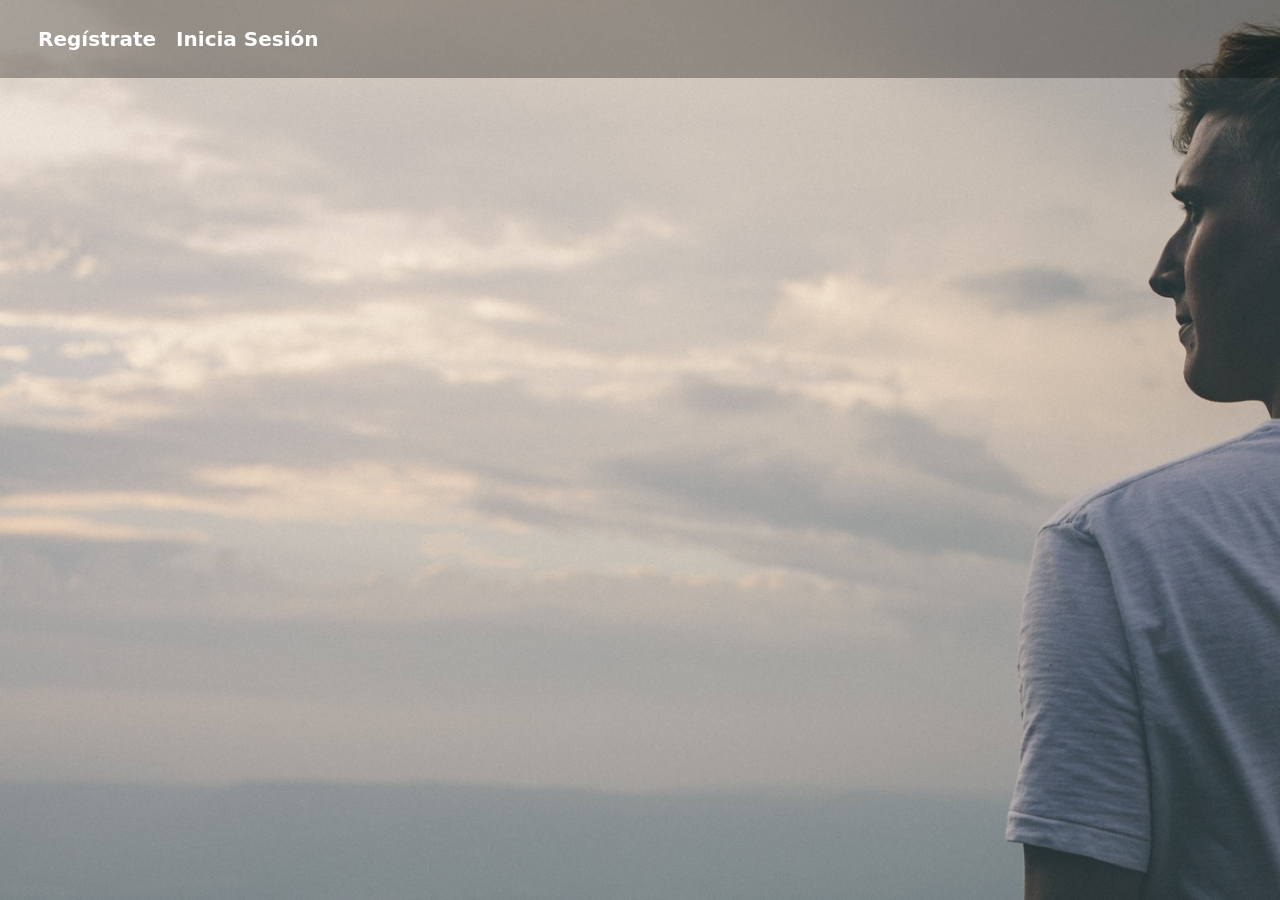
==== inicio.html @ 90124caa "Inicio" ====
<!DOCTYPE html>
<html>

<head>
    <title>NetWork</title>
    <link href="./css/bootstrap.min.css" rel="stylesheet">
    <script src="./js/bootstrap.bundle.min.js"></script>
    <link rel="stylesheet" href="./css/style.css">
</head>

<body>
    <section class="img-fondo">
        <nav class="navbar-inicio navbar-expand-lg">
            <div class="container-fluid">
                <ul class="navbar-nav me-auto mb-2 mb-lg-0">
                    <li class="nav-inicio">
                        <a class="nav-link-inicio" href="registro.html">Regístrate</a>
                    </li>
                    <li class="nav-inicio">
                        <a class="nav-link-inicio" href="registro.html">Inicia Sesión</a>
                    </li>
                </ul>
            </div>
        </nav>
    </section>
</body>

</html>
---- css/style.css ----
.img-fondo {
    /* inicio */
    position: relative;
    width: 100%;
    height: 100vh;
    /* Ocupa el 100% de la ventana */
    background-image: url('../img/man-horizon.jpg');
    background-size: cover;
    /* Cubre todo el área sin distorsionar */
}

.navbar-inicio {
    position: absolute; /* Superponerlo sobre la hero-section */
    width: 100%;
    background-color: #0000004D; /* Fondo negro con 30% de opacidad */
    padding: 1.5rem 1rem;
    display: flex;
    justify-content: flex-end;
    font-size: 1.25rem;
}

.nav-link-inicio {
    color: white;
    text-decoration: none;
    /* Elimina el subrayado de los enlaces */
    font-weight: bold;
    padding: 5px 10px;
}

.navbar {
    /* network */
    padding: 1.5rem 1rem;
    font-size: 1.25rem;
    background-color: #2563EB;
}

.navbar-brand {
    font-size: 1.75rem;
    font-weight: 600;
    color: white;
    margin-right: 5%;
}

.nav-link {
    font-size: 1.25rem;
    color: white;
}

.nav-item {
    margin-right: 10%;
}

.d-flex {
    margin-right: 5%;
}

.nav-link:hover,
.navbar-brand:hover,
.btn:hover {
    color: #059669;
}
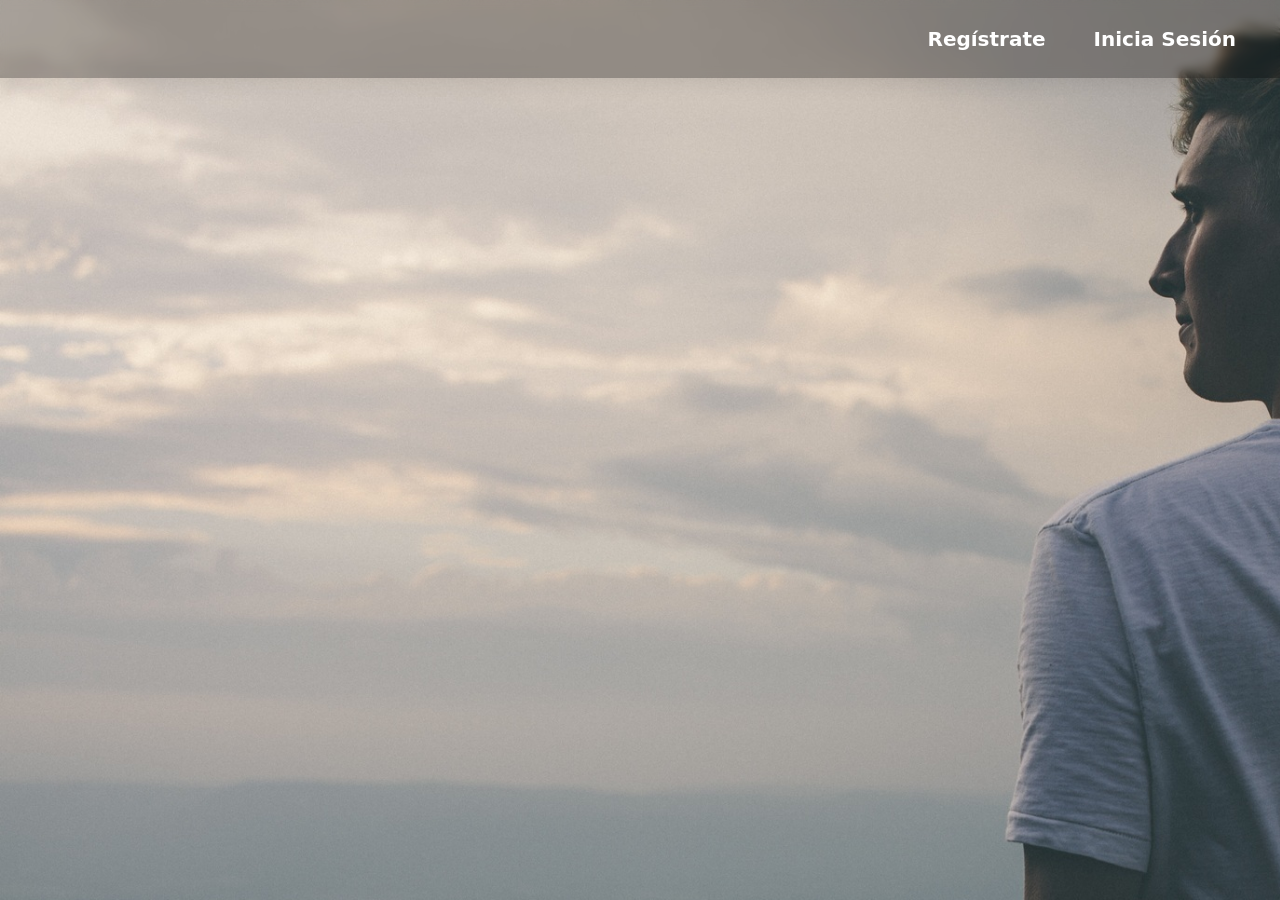
==== commit 4bc6ece9: "Inicio" ====
--- a/inicio.html
+++ b/inicio.html
@@ -10,14 +10,14 @@
 
 <body>
     <section class="img-fondo">
-        <nav class="navbar-inicio navbar-expand-lg">
-            <div class="container-fluid">
-                <ul class="navbar-nav me-auto mb-2 mb-lg-0">
-                    <li class="nav-inicio">
+        <nav class="navbar-inicio">
+            <div class="container-fluid d-flex justify-content-end">
+                <ul class="d-flex gap-3 list-unstyled mb-0">
+                    <li>
                         <a class="nav-link-inicio" href="registro.html">Regístrate</a>
                     </li>
-                    <li class="nav-inicio">
-                        <a class="nav-link-inicio" href="registro.html">Inicia Sesión</a>
+                    <li>
+                        <a class="nav-link-inicio" href="login.html">Inicia Sesión</a>
                     </li>
                 </ul>
             </div>
--- a/css/style.css
+++ b/css/style.css
@@ -10,52 +10,306 @@
 }
 
 .navbar-inicio {
-    position: absolute; /* Superponerlo sobre la hero-section */
     width: 100%;
-    background-color: #0000004D; /* Fondo negro con 30% de opacidad */
-    padding: 1.5rem 1rem;
-    display: flex;
-    justify-content: flex-end;
-    font-size: 1.25rem;
-}
-
-.nav-link-inicio {
-    color: white;
-    text-decoration: none;
-    /* Elimina el subrayado de los enlaces */
-    font-weight: bold;
-    padding: 5px 10px;
-}
-
-.navbar {
-    /* network */
+    background: #0000004D;
+    backdrop-filter: blur(5px);
     padding: 1.5rem 1rem;
     font-size: 1.25rem;
-    background-color: #2563EB;
+    box-shadow: 0 4px 20px rgba(0, 0, 0, 0.1);
+}
+
+.nav-link-inicio {
+    color: #ffffff;
+    text-decoration: none;
+    font-weight: 600;
+    padding: 8px 16px;
+    border-radius: 6px;
+    transition: all 0.3s ease;
+}
+
+.nav-link-inicio:hover {
+    background-color: rgba(255, 255, 255, 0.1);
+}
+
+/* Estilos del navbar */
+.navbar {
+    padding: 1.5rem 1rem;
+    font-size: 1.25rem;
+    background: linear-gradient(135deg, #1e3a8a 0%, #1e40af 50%, #2563eb 100%);
+    box-shadow: 0 4px 20px rgba(0, 0, 0, 0.1);
+    backdrop-filter: blur(10px);
 }
 
 .navbar-brand {
-    font-size: 1.75rem;
+    font-size: 1.9rem;
+    font-weight: 700;
+    color: #ffffff;
+    margin-right: 5%;
+    text-shadow: 0 2px 4px rgba(0, 0, 0, 0.2);
+    transition: all 0.3s ease;
+}
+
+.navbar-brand:hover {
+    color: #10b981;
+    transform: scale(1.05);
+}
+
+.nav-link {
+    font-size: 1.15rem;
+    color: #e2e8f0;
+    font-weight: 500;
+    padding: 0.5rem 1rem;
+    border-radius: 6px;
+    transition: all 0.3s ease;
+    position: relative;
+}
+
+.nav-link::after {
+    content: '';
+    position: absolute;
+    bottom: 0;
+    left: 50%;
+    width: 0;
+    height: 2px;
+    background: linear-gradient(90deg, #10b981, #059669);
+    transition: all 0.3s ease;
+    transform: translateX(-50%);
+}
+
+.nav-link:hover::after {
+    width: 80%;
+}
+
+.nav-link:hover {
+    color: #10b981;
+    background-color: rgba(255, 255, 255, 0.1);
+    transform: translateY(-2px);
+}
+
+.nav-item {
+    margin-right: 8px;
+}
+
+.navbar .d-flex {
+    margin-right: 5%;
+}
+
+.navbar .form-control {
+    background-color: rgba(255, 255, 255, 0.1);
+    border: 2px solid rgba(255, 255, 255, 0.2);
+    color: #ffffff;
+    backdrop-filter: blur(10px);
+    border-radius: 8px;
+    padding: 0.6rem 1rem;
+    transition: all 0.3s ease;
+}
+
+.navbar .form-control:focus {
+    background-color: rgba(255, 255, 255, 0.15);
+    border-color: #10b981;
+    color: #ffffff;
+    box-shadow: 0 0 0 0.2rem rgba(16, 185, 129, 0.25);
+}
+
+.navbar .form-control::placeholder {
+    color: #cbd5e1;
+}
+
+.navbar .btn-outline-light {
+    border: 2px solid rgba(255, 255, 255, 0.3);
+    color: #ffffff;
     font-weight: 600;
-    color: white;
-    margin-right: 5%;
+    padding: 0.6rem 1.2rem;
+    border-radius: 8px;
+    transition: all 0.3s ease;
+    backdrop-filter: blur(10px);
+}
+
+.navbar .btn-outline-light:hover {
+    background: linear-gradient(135deg, #10b981, #059669);
+    border-color: #10b981;
+    color: #ffffff;
+    transform: translateY(-2px);
+    box-shadow: 0 6px 20px rgba(16, 185, 129, 0.4);
+}
+
+/* Mejoras del navbar toggler */
+.navbar-toggler {
+    border: 2px solid rgba(255, 255, 255, 0.3);
+    padding: 0.5rem;
+    border-radius: 6px;
+    transition: all 0.3s ease;
+}
+
+.navbar-toggler:hover {
+    border-color: #10b981;
+    box-shadow: 0 0 0 0.2rem rgba(16, 185, 129, 0.25);
+}
+
+.navbar-toggler-icon {
+    background-image: url("data:image/svg+xml,%3csvg xmlns='http://www.w3.org/2000/svg' viewBox='0 0 30 30'%3e%3cpath stroke='rgba%28255, 255, 255, 0.8%29' stroke-linecap='round' stroke-miterlimit='10' stroke-width='2' d='M4 7h22M4 15h22M4 23h22'/%3e%3c/svg%3e");
+}
+
+
+.navbar-brand {
+    font-size: 1.6rem;
 }
 
 .nav-link {
-    font-size: 1.25rem;
-    color: white;
-}
-
-.nav-item {
-    margin-right: 10%;
-}
-
-.d-flex {
-    margin-right: 5%;
-}
-
-.nav-link:hover,
-.navbar-brand:hover,
-.btn:hover {
-    color: #059669;
+    margin: 0.2rem 0;
+}
+
+.navbar .d-flex {
+    margin-top: 1rem;
+    margin-right: 0;
+}
+
+/* Espaciado del cuerpo para footer fijo */
+body {
+    min-height: 100vh;
+    display: flex;
+    flex-direction: column;
+    margin: 0;
+    padding: 0;
+}
+
+section {
+    flex: 1;
+}
+
+/* Estilos del footer */
+.footer {
+    width: 100%;
+    background: linear-gradient(135deg, #1e3a8a 0%, #1e40af 50%, #2563eb 100%);
+    color: #ffffff;
+    box-shadow: 0 -4px 20px rgba(0, 0, 0, 0.2);
+    backdrop-filter: blur(15px);
+    border-top: 1px solid rgba(255, 255, 255, 0.1);
+}
+
+.footer h5 {
+    color: #ffffff;
+    font-weight: 700;
+    margin-bottom: 1rem;
+    font-size: 1.5rem;
+}
+
+.footer h6 {
+    color: #f1f5f9;
+    font-weight: 600;
+    margin-bottom: 1rem;
+    font-size: 1.1rem;
+}
+
+.footer p {
+    line-height: 1.6;
+    font-size: 0.95rem;
+    color: #e2e8f0;
+}
+
+.footer a {
+    color: #cbd5e1;
+    transition: all 0.3s ease;
+    font-weight: 500;
+}
+
+.footer a:hover {
+    color: #10b981;
+    text-decoration: none;
+    transform: translateX(3px);
+}
+
+.footer .social-links a {
+    display: inline-flex;
+    align-items: center;
+    justify-content: center;
+    width: 45px;
+    height: 45px;
+    background-color: rgba(255, 255, 255, 0.1);
+    border-radius: 50%;
+    transition: all 0.3s ease;
+    color: #ffffff;
+    backdrop-filter: blur(10px);
+    border: 1px solid rgba(255, 255, 255, 0.2);
+}
+
+.footer .social-links a:hover {
+    background-color: #10b981;
+    color: #ffffff;
+    transform: translateY(-3px);
+    box-shadow: 0 6px 20px rgba(16, 185, 129, 0.4);
+}
+
+.footer ul li {
+    margin-bottom: 0.7rem;
+}
+
+.footer ul li a {
+    font-size: 0.95rem;
+    padding: 0.3rem 0;
+    display: block;
+    color: #e2e8f0;
+    position: relative;
+}
+
+.footer ul li a::before {
+    content: '';
+    position: absolute;
+    left: 0;
+    bottom: 0;
+    width: 0;
+    height: 2px;
+    background-color: #10b981;
+    transition: width 0.3s ease;
+}
+
+.footer ul li a:hover::before {
+    width: 100%;
+}
+
+.footer hr {
+    border: none;
+    height: 1px;
+    background: linear-gradient(90deg, transparent, rgba(255, 255, 255, 0.3), transparent);
+    margin: 2.5rem 0;
+}
+
+.footer .form-control {
+    background-color: rgba(255, 255, 255, 0.1);
+    border: 2px solid rgba(255, 255, 255, 0.2);
+    color: #ffffff;
+    backdrop-filter: blur(10px);
+    border-radius: 8px;
+    padding: 0.75rem 1rem;
+}
+
+.footer .form-control:focus {
+    background-color: rgba(255, 255, 255, 0.15);
+    border-color: #10b981;
+    color: #ffffff;
+    box-shadow: 0 0 0 0.2rem rgba(16, 185, 129, 0.25);
+}
+
+.footer .form-control::placeholder {
+    color: #cbd5e1;
+}
+
+.footer .btn-primary {
+    background: linear-gradient(135deg, #10b981, #059669);
+    border: none;
+    border-radius: 8px;
+    padding: 0.75rem 1.5rem;
+    font-weight: 600;
+    transition: all 0.3s ease;
+    box-shadow: 0 4px 15px rgba(16, 185, 129, 0.3);
+}
+
+.footer .btn-primary:hover {
+    background: linear-gradient(135deg, #059669, #047857);
+    transform: translateY(-2px);
+    box-shadow: 0 6px 20px rgba(16, 185, 129, 0.4);
+}
+
+.footer .text-muted {
+    color: #e2e8f0 !important;
 }
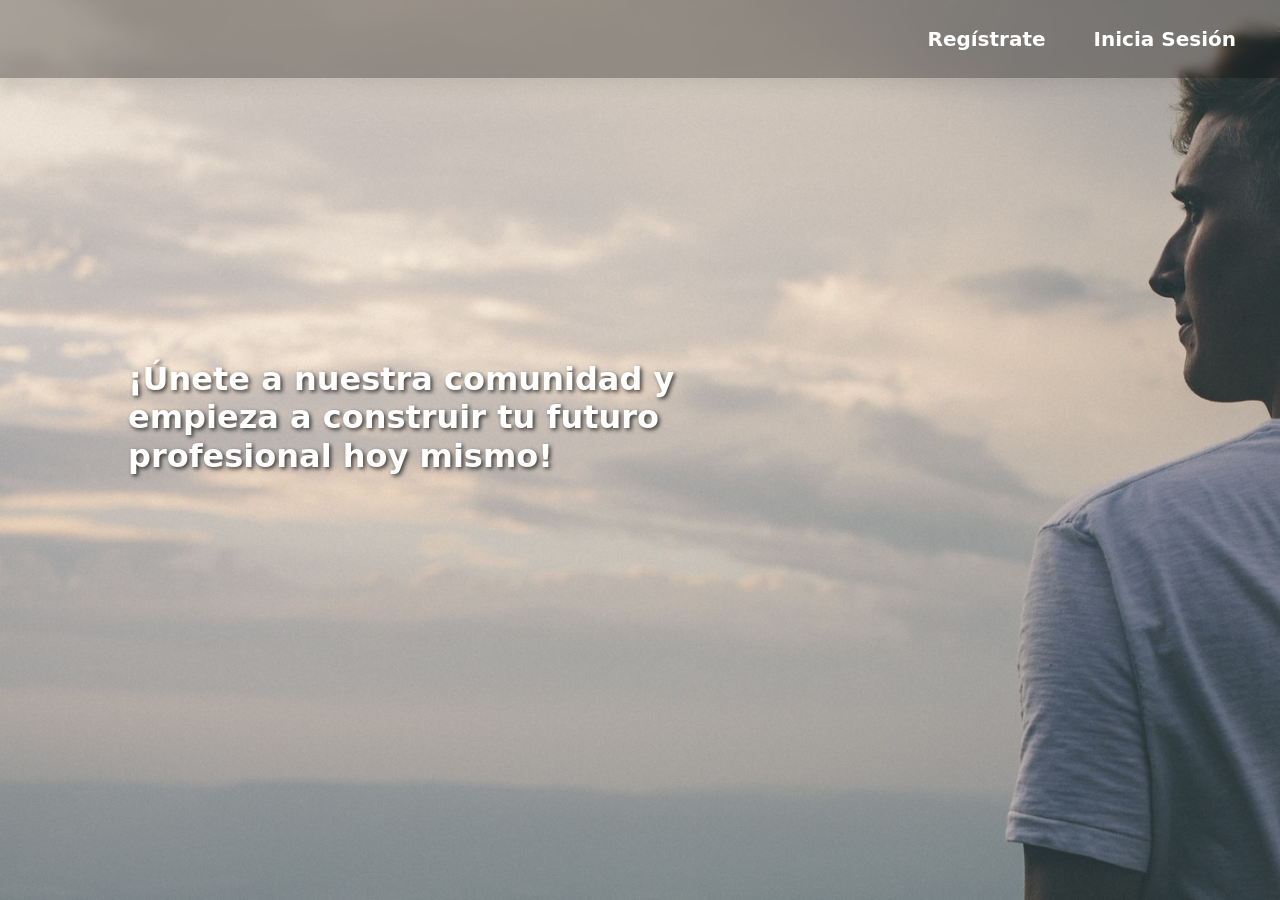
==== commit e914dbce: "Inicio" ====
--- a/inicio.html
+++ b/inicio.html
@@ -17,11 +17,16 @@
                         <a class="nav-link-inicio" href="registro.html">Regístrate</a>
                     </li>
                     <li>
-                        <a class="nav-link-inicio" href="login.html">Inicia Sesión</a>
+                        <a class="nav-link-inicio" href="registro.html">Inicia Sesión</a>
                     </li>
                 </ul>
             </div>
         </nav>
+        <div class="container">
+            <h2 class="main-text">
+                ¡Únete a nuestra comunidad y empieza a construir tu futuro profesional hoy mismo!
+            </h2>
+        </div>
     </section>
 </body>
 
--- a/css/style.css
+++ b/css/style.css
@@ -31,6 +31,16 @@
     background-color: rgba(255, 255, 255, 0.1);
 }
 
+.main-text {
+    position: absolute;
+    top: 40%;
+    left: 10%;
+    max-width: 600px;
+    color: white;
+    font-weight: bold;
+    text-shadow: 2px 2px 4px rgba(0, 0, 0, 0.7);
+}
+
 /* Estilos del navbar */
 .navbar {
     padding: 1.5rem 1rem;
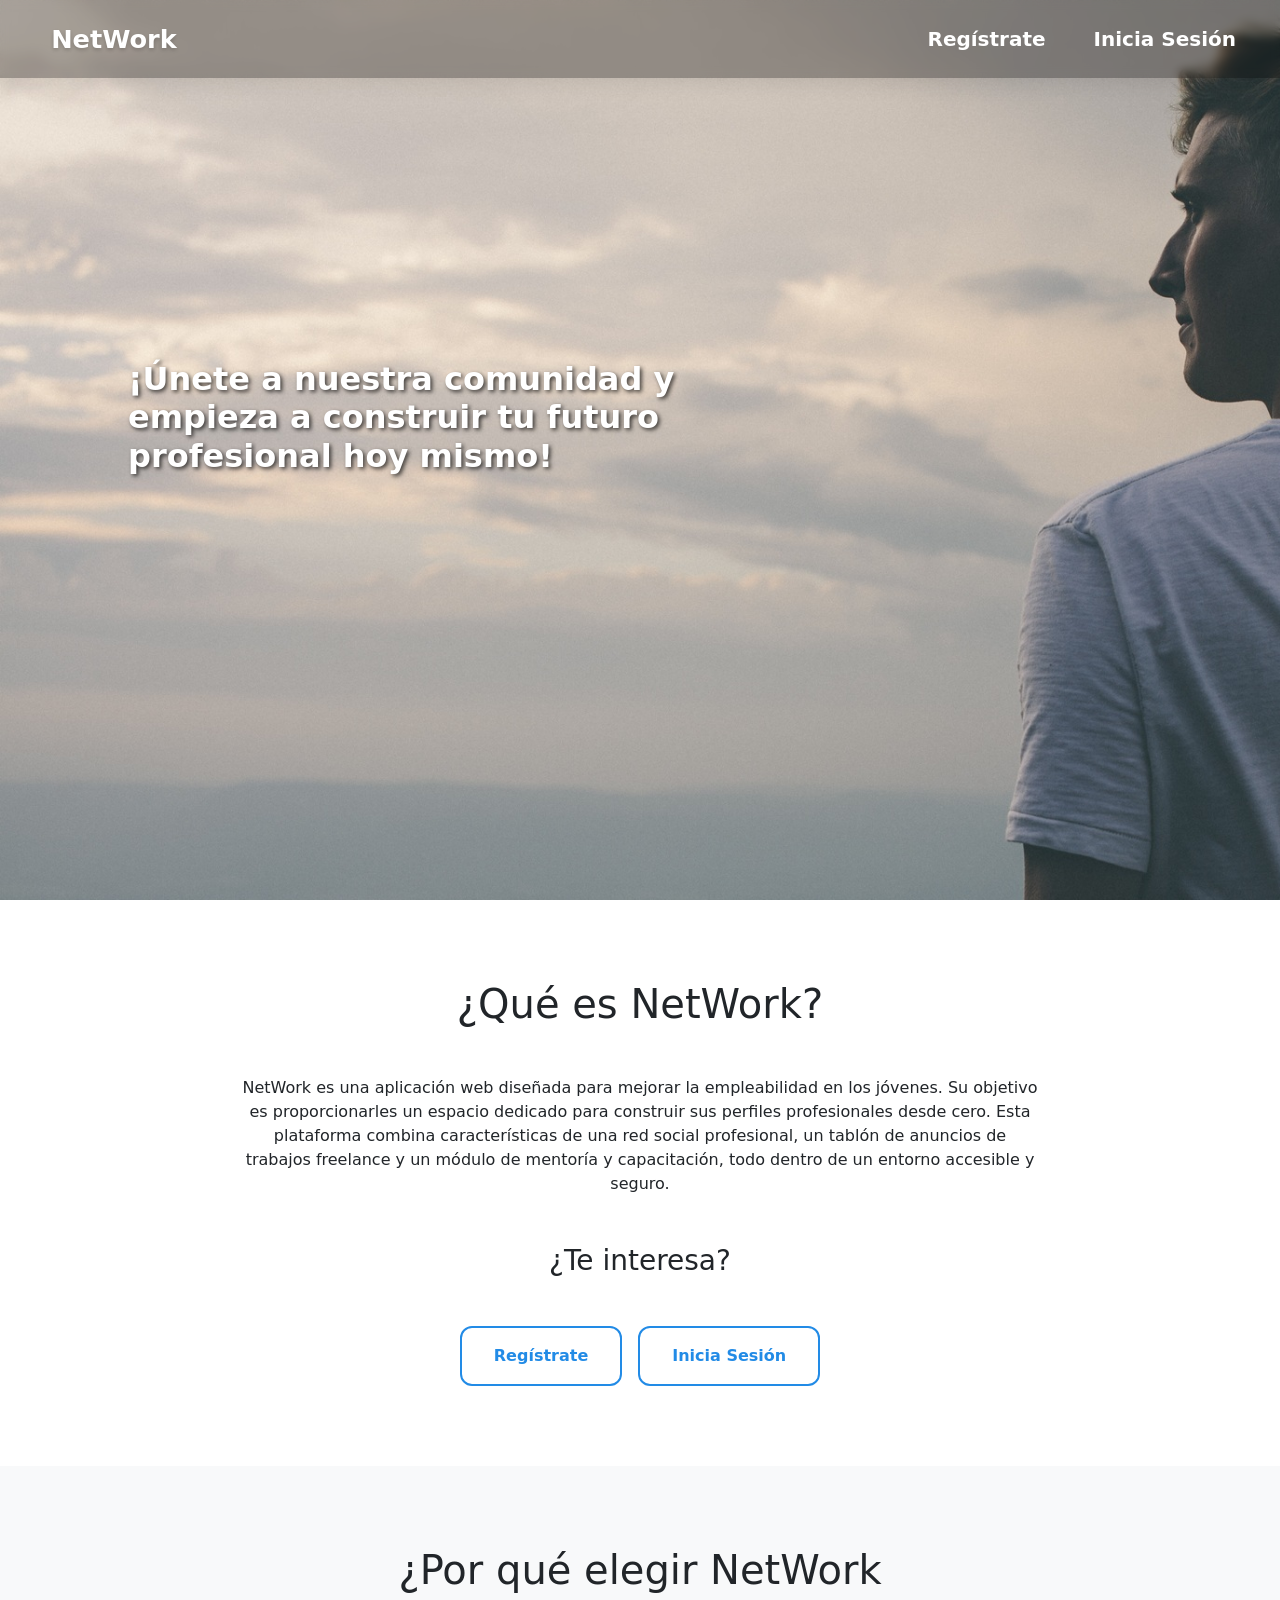
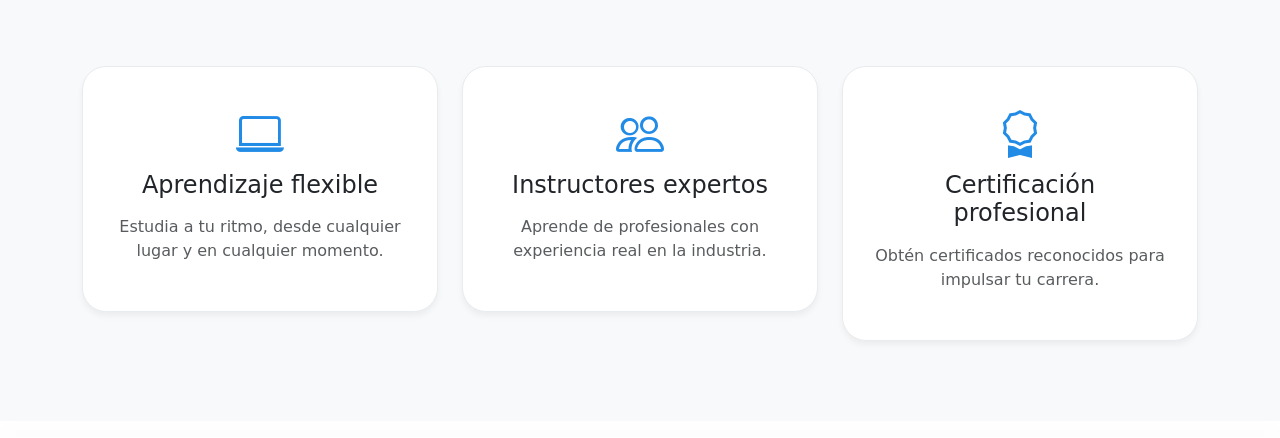
==== commit 9637c48c: "Inicio" ====
--- a/inicio.html
+++ b/inicio.html
@@ -2,32 +2,87 @@
 <html>
 
 <head>
-    <title>NetWork</title>
+    <title>NetWork - Inicio</title>
     <link href="./css/bootstrap.min.css" rel="stylesheet">
+    <link href="https://cdn.jsdelivr.net/npm/bootstrap-icons@1.11.3/font/bootstrap-icons.min.css" rel="stylesheet">
     <script src="./js/bootstrap.bundle.min.js"></script>
     <link rel="stylesheet" href="./css/style.css">
 </head>
 
 <body>
-    <section class="img-fondo">
-        <nav class="navbar-inicio">
-            <div class="container-fluid d-flex justify-content-end">
-                <ul class="d-flex gap-3 list-unstyled mb-0">
-                    <li>
-                        <a class="nav-link-inicio" href="registro.html">Regístrate</a>
-                    </li>
-                    <li>
-                        <a class="nav-link-inicio" href="registro.html">Inicia Sesión</a>
-                    </li>
-                </ul>
+    <header>
+        <div class="background-img">
+            <nav class="navbar-inicio">
+                <a class="navbar-brand-inicio">NetWork</a>
+                <div class="container-fluid d-flex justify-content-end">
+                    <ul class="d-flex gap-3 list-unstyled mb-0">
+                        <li>
+                            <a class="nav-link-inicio" href="registro.html">Regístrate</a>
+                        </li>
+                        <li>
+                            <a class="nav-link-inicio" href="registro.html">Inicia Sesión</a>
+                        </li>
+                    </ul>
+                </div>
+            </nav>
+            <div class="container">
+                <h2 class="img-text">
+                    ¡Únete a nuestra comunidad y empieza a construir tu futuro profesional hoy mismo!
+                </h2>
             </div>
-        </nav>
-        <div class="container">
-            <h2 class="main-text">
-                ¡Únete a nuestra comunidad y empieza a construir tu futuro profesional hoy mismo!
-            </h2>
         </div>
-    </section>
+    </header>
+
+    <main class="index">
+        <section class="index-network">
+            <div class="container text-center">
+                <h1>¿Qué es NetWork?</h1>
+                <p class="main-text mt-5">NetWork es una aplicación web diseñada para mejorar la empleabilidad en los jóvenes.
+                    Su objetivo es proporcionarles un espacio dedicado para construir sus perfiles
+                    profesionales desde cero. Esta plataforma combina características de una red social
+                    profesional, un tablón de anuncios de trabajos freelance y un módulo de mentoría y
+                    capacitación, todo dentro de un entorno accesible y seguro.</p>
+                <h3 class="mt-5">¿Te interesa?</h3>
+                <div class="d-flex gap-3 justify-content-center mt-5">
+                    <a class="learn-btn-outline" href="registro.html" role="button">Regístrate</a>
+                    <a class="learn-btn-outline" href="registro.html" role="button">Inicia Sesión</a>
+                </div>
+            </div>
+        </section>
+        <section class="index-benefits">
+            <div class="container text-center">
+                <h1>¿Por qué elegir NetWork</h1>
+                <div class="row g-4 mt-5">
+                    <div class="col-md-4">
+                        <div class="learn-benefit-card">
+                            <i class="bi bi-laptop learn-benefit-icon"></i>
+                            <h4 class="mb-3">Aprendizaje flexible</h4>
+                            <p class="text-muted">Estudia a tu ritmo, desde cualquier lugar y en cualquier momento.</p>
+                        </div>
+                    </div>
+                    <div class="col-md-4">
+                        <div class="learn-benefit-card">
+                            <i class="bi bi-people learn-benefit-icon"></i>
+                            <h4 class="mb-3">Instructores expertos</h4>
+                            <p class="text-muted">Aprende de profesionales con experiencia real en la industria.</p>
+                        </div>
+                    </div>
+                    <div class="col-md-4">
+                        <div class="learn-benefit-card">
+                            <i class="bi bi-award learn-benefit-icon"></i>
+                            <h4 class="mb-3">Certificación profesional</h4>
+                            <p class="text-muted">Obtén certificados reconocidos para impulsar tu carrera.</p>
+                        </div>
+                    </div>
+                </div>
+            </div>
+        </section>
+    </main>
+
+    <footer class="footer text-center mt-3">
+
+    </footer>
+
 </body>
 
 </html>
--- a/css/style.css
+++ b/css/style.css
@@ -1,12 +1,10 @@
-.img-fondo {
-    /* inicio */
+/* Inicio */
+.background-img {
     position: relative;
     width: 100%;
     height: 100vh;
-    /* Ocupa el 100% de la ventana */
     background-image: url('../img/man-horizon.jpg');
     background-size: cover;
-    /* Cubre todo el área sin distorsionar */
 }
 
 .navbar-inicio {
@@ -18,20 +16,30 @@
     box-shadow: 0 4px 20px rgba(0, 0, 0, 0.1);
 }
 
+.navbar-brand-inicio {
+    position: absolute;
+    top: 25%;
+    left: 4%;
+    font-size: 1.6rem;
+    font-weight: 700;
+    color: #ffffff;
+    text-shadow: 0 2px 4px rgba(0, 0, 0, 0.2);
+    text-decoration: none;
+}
+
 .nav-link-inicio {
     color: #ffffff;
     text-decoration: none;
     font-weight: 600;
     padding: 8px 16px;
     border-radius: 6px;
-    transition: all 0.3s ease;
 }
 
 .nav-link-inicio:hover {
     background-color: rgba(255, 255, 255, 0.1);
 }
 
-.main-text {
+.img-text {
     position: absolute;
     top: 40%;
     left: 10%;
@@ -39,6 +47,51 @@
     color: white;
     font-weight: bold;
     text-shadow: 2px 2px 4px rgba(0, 0, 0, 0.7);
+    animation: scale-up-center 2s;
+}
+
+@keyframes scale-up-center {
+    0% {
+        transform: scale(.5)
+    }
+
+    100% {
+        transform: scale(1)
+    }
+}
+
+.index-network {
+    background: #ffffff;
+    padding: 5rem 0;
+    animation: appear linear;
+    animation-timeline: view();
+    animation-range: entry 0;
+}
+
+.main-text {
+    max-width: 800px;
+    text-align: center;
+    margin: 0 auto; 
+}
+
+.index-benefits {
+    background: #f8f9fa;
+    padding: 5rem 0;
+    animation: appear linear;
+    animation-timeline: view();
+    animation-range: entry 0;
+}
+
+@keyframes appear {
+    from {
+        opacity: 0;
+        scale: 0.5;
+    }
+
+    to {
+        opacity: 1;
+        scale: 1;
+    }
 }
 
 /* Estilos del navbar */
@@ -51,12 +104,13 @@
 }
 
 .navbar-brand {
-    font-size: 1.9rem;
+    font-size: 1.6rem;
     font-weight: 700;
     color: #ffffff;
     margin-right: 5%;
     text-shadow: 0 2px 4px rgba(0, 0, 0, 0.2);
     transition: all 0.3s ease;
+    text-decoration: none;
 }
 
 .navbar-brand:hover {
@@ -158,11 +212,6 @@
 
 .navbar-toggler-icon {
     background-image: url("data:image/svg+xml,%3csvg xmlns='http://www.w3.org/2000/svg' viewBox='0 0 30 30'%3e%3cpath stroke='rgba%28255, 255, 255, 0.8%29' stroke-linecap='round' stroke-miterlimit='10' stroke-width='2' d='M4 7h22M4 15h22M4 23h22'/%3e%3c/svg%3e");
-}
-
-
-.navbar-brand {
-    font-size: 1.6rem;
 }
 
 .nav-link {
@@ -322,4 +371,300 @@
 
 .footer .text-muted {
     color: #e2e8f0 !important;
+}
+
+/* Estilos específicos para la página de aprendizaje */
+.learn-hero {
+    position: relative;
+    min-height: 80vh;
+    background: linear-gradient(120deg, #f8f9fa 0%, #e9ecef 100%);
+    overflow: hidden;
+    padding: 6rem 0;
+}
+
+.learn-hero::before {
+    content: '';
+    position: absolute;
+    width: 100%;
+    height: 100%;
+    top: 0;
+    left: 0;
+    background: linear-gradient(120deg, rgba(255, 255, 255, 0.4) 0%, rgba(255, 255, 255, 0) 100%);
+}
+
+.learn-hero h1,
+.learn-hero p {
+    color: #212529;
+}
+
+.learn-content {
+    position: relative;
+    z-index: 1;
+}
+
+.learn-search {
+    background: #ffffff;
+    border: 1px solid #dee2e6;
+    border-radius: 16px;
+    padding: 0.8rem 1.5rem;
+    color: #495057;
+    font-size: 1.2rem;
+    width: 100%;
+    transition: all 0.3s ease;
+    box-shadow: 0 4px 6px rgba(0, 0, 0, 0.05);
+}
+
+.learn-search:focus {
+    background: #ffffff;
+    border-color: #228be6;
+    box-shadow: 0 0 0 4px rgba(34, 139, 230, 0.15);
+    outline: none;
+}
+
+.learn-categories {
+    background: #ffffff;
+    padding: 5rem 0;
+    position: relative;
+}
+
+.learn-category-card {
+    background: #ffffff;
+    border: 1px solid #e9ecef;
+    border-radius: 24px;
+    padding: 2rem;
+    transition: all 0.4s cubic-bezier(0.4, 0, 0.2, 1);
+    position: relative;
+    overflow: hidden;
+    box-shadow: 0 4px 6px rgba(0, 0, 0, 0.05);
+}
+
+.learn-category-card .d-flex {
+    padding-right: 1rem;
+}
+
+.learn-category-card .bi-arrow-right {
+    margin-right: 1.5rem;
+    transition: transform 0.3s ease;
+}
+
+.learn-category-card:hover .bi-arrow-right {
+    transform: translateX(-5px);
+}
+
+.learn-category-card:hover {
+    transform: translateY(-10px) scale(1.02);
+    border-color: #228be6;
+    box-shadow: 0 20px 40px rgba(34, 139, 230, 0.1);
+}
+
+.learn-category-icon {
+    font-size: 3rem;
+    margin-bottom: 1.5rem;
+    background: linear-gradient(135deg, #228be6, #15aabf);
+    background-clip: text;
+    -webkit-background-clip: text;
+    -webkit-text-fill-color: transparent;
+}
+
+.learn-courses {
+    background: #f8f9fa;
+    padding: 5rem 0;
+}
+
+.learn-course-card {
+    background: #ffffff;
+    border: 1px solid #e9ecef;
+    border-radius: 20px;
+    overflow: hidden;
+    transition: all 0.4s cubic-bezier(0.4, 0, 0.2, 1);
+    box-shadow: 0 4px 6px rgba(0, 0, 0, 0.05);
+}
+
+.learn-course-card:hover {
+    transform: translateY(-10px);
+    border-color: #228be6;
+    box-shadow: 0 20px 40px rgba(34, 139, 230, 0.1);
+}
+
+.learn-course-image {
+    position: relative;
+    overflow: hidden;
+    padding-top: 56.25%;
+    /* 16:9 aspect ratio */
+}
+
+.learn-course-image img {
+    position: absolute;
+    top: 0;
+    left: 0;
+    width: 100%;
+    height: 100%;
+    object-fit: cover;
+    transition: transform 0.6s ease;
+}
+
+.learn-course-card:hover .learn-course-image img {
+    transform: scale(1.1);
+}
+
+.learn-course-content {
+    padding: 1.5rem;
+    color: #495057;
+}
+
+.learn-course-content h5 {
+    color: #212529;
+}
+
+.learn-course-badge {
+    position: absolute;
+    top: 1rem;
+    right: 1rem;
+    padding: 0.5rem 1rem;
+    border-radius: 20px;
+    font-weight: 600;
+    font-size: 0.875rem;
+    background: rgba(34, 139, 230, 0.1);
+    color: #228be6;
+    backdrop-filter: blur(4px);
+}
+
+.learn-course-progress {
+    height: 4px;
+    background: rgba(34, 139, 230, 0.1);
+    border-radius: 2px;
+    overflow: hidden;
+}
+
+.learn-course-progress-bar {
+    height: 100%;
+    background: linear-gradient(90deg, #228be6, #15aabf);
+    border-radius: 2px;
+    transition: width 0.4s ease;
+}
+
+.learn-benefits {
+    background: #ffffff;
+    padding: 5rem 0;
+    position: relative;
+}
+
+.learn-benefit-card {
+    background: #ffffff;
+    border: 1px solid #e9ecef;
+    border-radius: 24px;
+    padding: 2rem;
+    text-align: center;
+    transition: all 0.4s ease;
+    box-shadow: 0 4px 6px rgba(0, 0, 0, 0.05);
+}
+
+.learn-benefit-card:hover {
+    transform: translateY(-5px);
+    border-color: #228be6;
+    box-shadow: 0 15px 30px rgba(34, 139, 230, 0.1);
+}
+
+.learn-benefit-icon {
+    font-size: 3rem;
+    margin-bottom: 1.5rem;
+    color: #228be6;
+}
+
+.learn-benefit-card h4 {
+    color: #212529;
+}
+
+.learn-benefit-card p {
+    color: #495057;
+}
+
+/* Estilos para el modal de curso */
+.learn-modal .modal-content {
+    background: #ffffff;
+    border: 1px solid #e9ecef;
+    border-radius: 24px;
+    color: #212529;
+}
+
+.learn-modal .modal-header {
+    border-bottom: 1px solid #e9ecef;
+    padding: 1.5rem;
+    position: relative;
+}
+
+.learn-modal .modal-body {
+    padding: 2rem;
+}
+
+.learn-modal .btn-close {
+    background: #ffffff;
+    border: 1px solid #e9ecef;
+    border-radius: 50%;
+    width: 32px;
+    height: 32px;
+    padding: 0;
+    position: absolute;
+    right: 1.5rem;
+    top: 1rem;
+    opacity: 1;
+    transition: all 0.3s ease;
+    box-shadow: 0 2px 4px rgba(0, 0, 0, 0.05);
+}
+
+.learn-modal .btn-close:hover {
+    background: #f8f9fa;
+    transform: rotate(90deg);
+    border-color: #dee2e6;
+    box-shadow: 0 4px 8px rgba(0, 0, 0, 0.1);
+}
+
+.learn-feature-list li {
+    margin-bottom: 1rem;
+    display: flex;
+    align-items: center;
+}
+
+.learn-feature-list i {
+    color: #228be6;
+    margin-right: 1rem;
+    font-size: 1.25rem;
+}
+
+.learn-price-card {
+    background: #f8f9fa;
+    border: 1px solid #e9ecef;
+    border-radius: 20px;
+    padding: 2rem;
+}
+
+.learn-btn-primary {
+    background: linear-gradient(135deg, #228be6, #15aabf);
+    border: none;
+    color: #ffffff;
+    padding: 1rem 2rem;
+    border-radius: 12px;
+    font-weight: 600;
+    transition: all 0.3s ease;
+}
+
+.learn-btn-primary:hover {
+    transform: translateY(-2px);
+    box-shadow: 0 10px 20px rgba(34, 139, 230, 0.2);
+}
+
+.learn-btn-outline {
+    background: transparent;
+    border: 2px solid #228be6;
+    color: #228be6;
+    padding: 1rem 2rem;
+    border-radius: 12px;
+    font-weight: 600;
+    transition: all 0.3s ease;
+    text-decoration: none;
+}
+
+.learn-btn-outline:hover {
+    background: rgba(34, 139, 230, 0.1);
+    transform: translateY(-2px);
 }
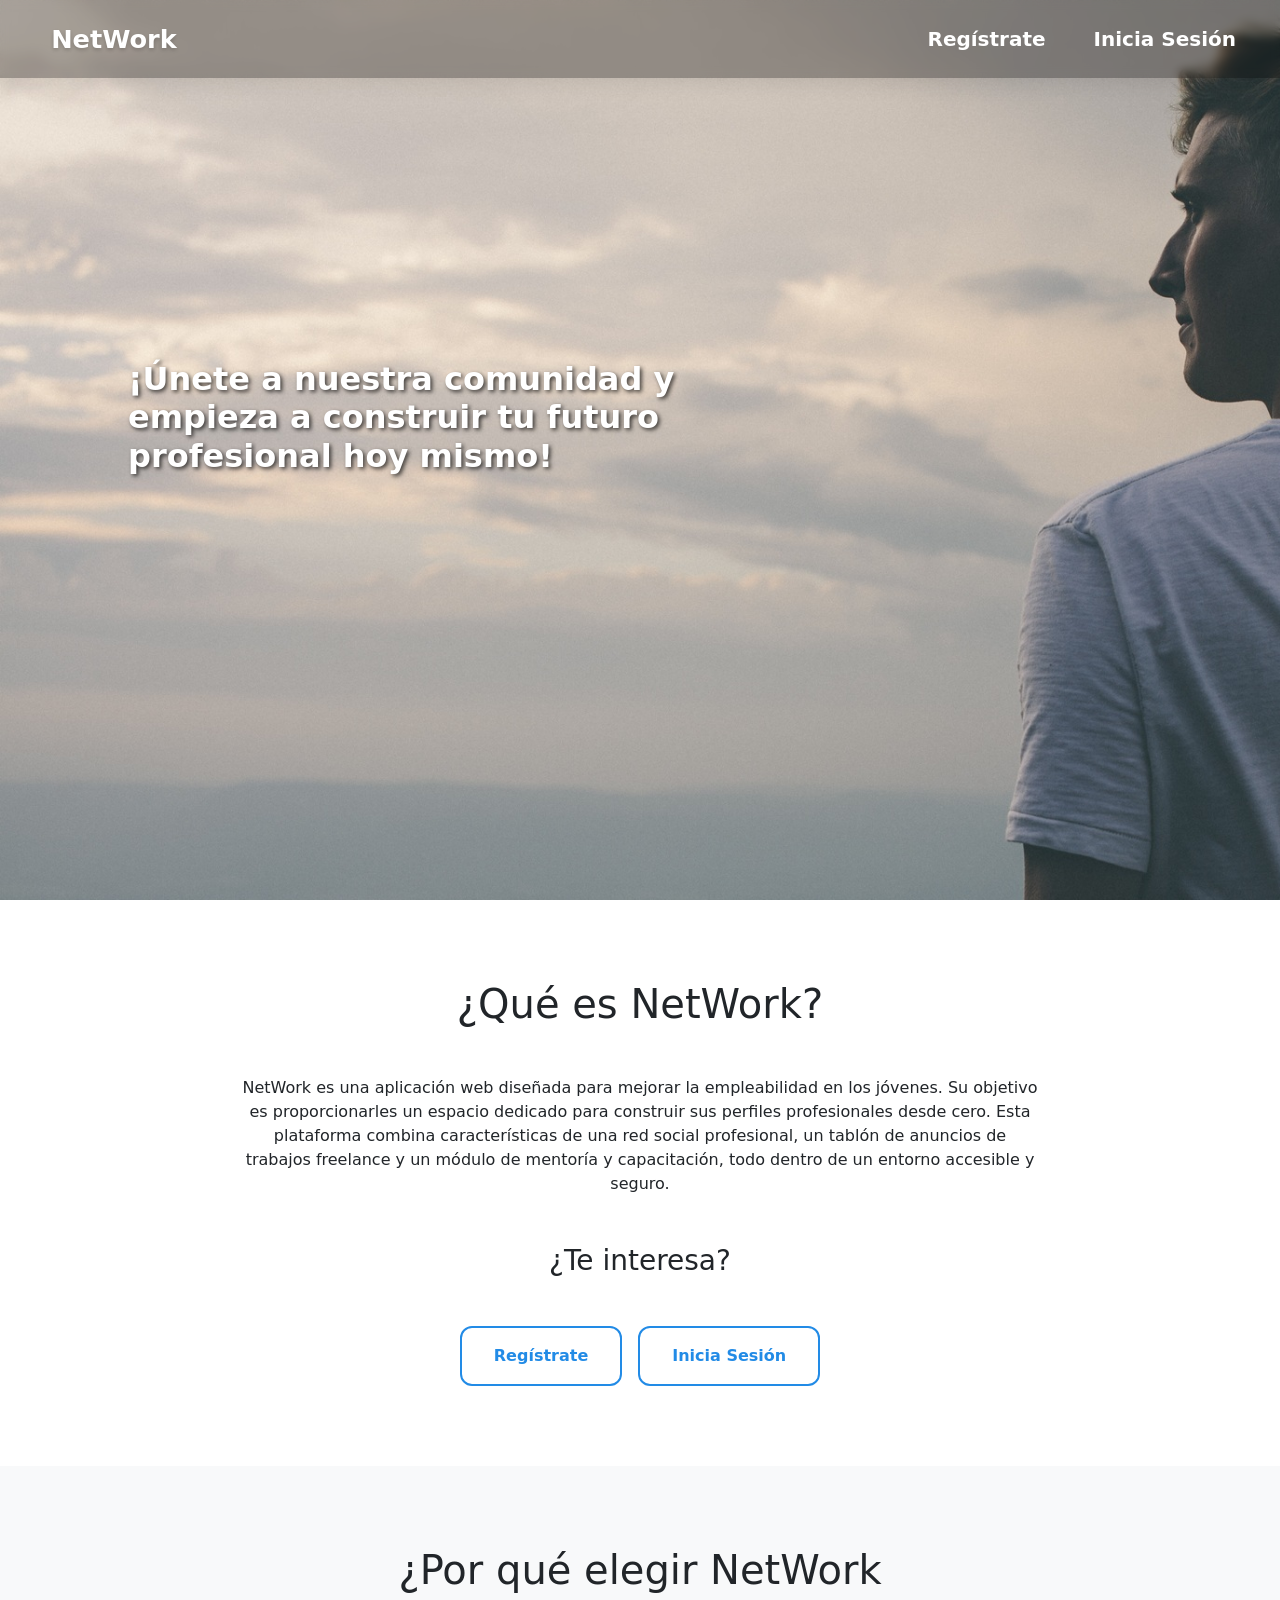
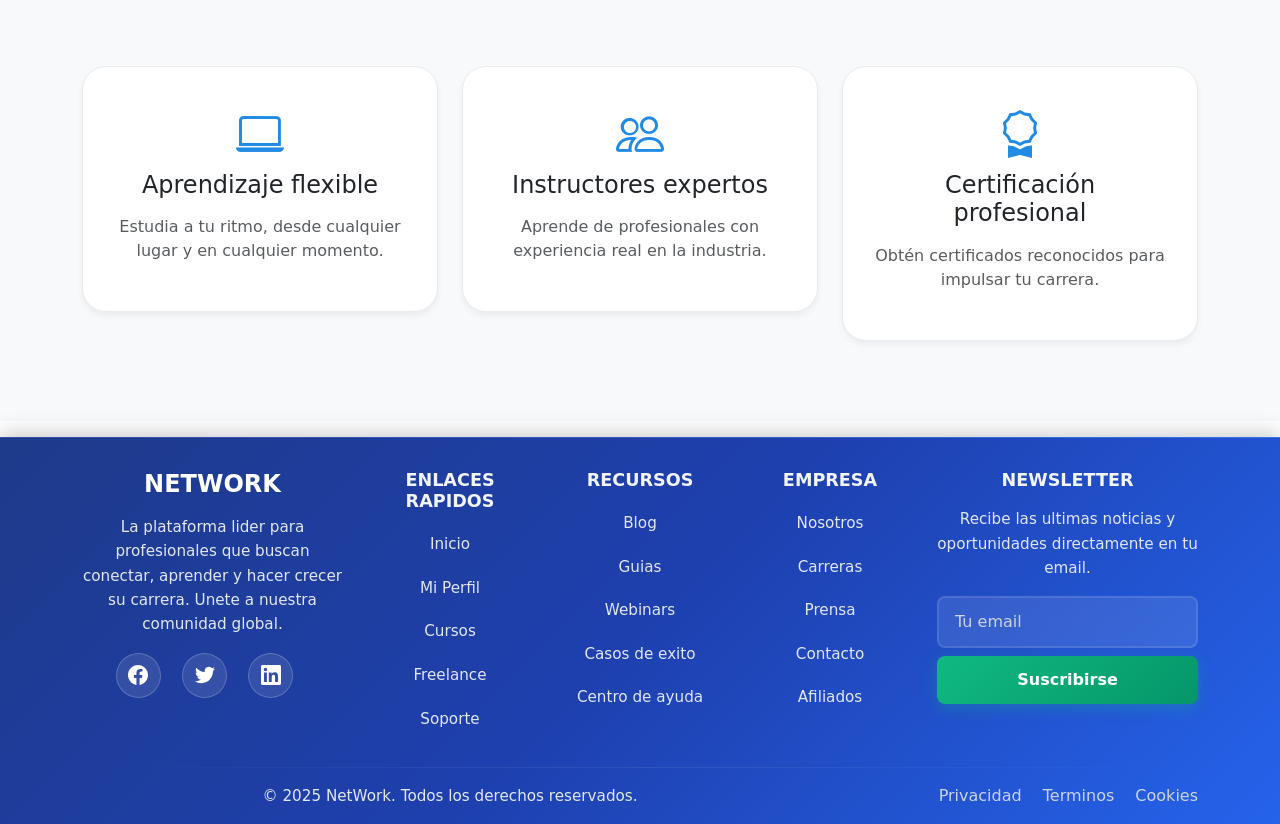
==== commit 3a3a70be: "Perfil" ====
--- a/inicio.html
+++ b/inicio.html
@@ -37,7 +37,8 @@
         <section class="index-network">
             <div class="container text-center">
                 <h1>¿Qué es NetWork?</h1>
-                <p class="main-text mt-5">NetWork es una aplicación web diseñada para mejorar la empleabilidad en los jóvenes.
+                <p class="main-text mt-5">NetWork es una aplicación web diseñada para mejorar la empleabilidad en los
+                    jóvenes.
                     Su objetivo es proporcionarles un espacio dedicado para construir sus perfiles
                     profesionales desde cero. Esta plataforma combina características de una red social
                     profesional, un tablón de anuncios de trabajos freelance y un módulo de mentoría y
@@ -80,7 +81,102 @@
     </main>
 
     <footer class="footer text-center mt-3">
+        <div class="container py-3 mt-3">
+            <div class="row justify-content-center text-center">
+                <!-- Columna 1: Sobre NetWork -->
+                <div class="col-lg-3 col-md-6 mb-4">
+                    <h5 class="text-uppercase mb-3">NetWork</h5>
+                    <p class="text-muted">
+                        La plataforma lider para profesionales que buscan conectar, aprender y hacer crecer su carrera.
+                        Unete a nuestra comunidad global.
+                    </p>
+                    <div class="social-links d-center">
+                        <a href="#" class="me-3" title="Facebook" aria-label="Facebook">
+                            <svg width="20" height="20" viewBox="0 0 24 24" fill="currentColor">
+                                <path
+                                    d="M24 12.073c0-6.627-5.373-12-12-12s-12 5.373-12 12c0 5.99 4.388 10.954 10.125 11.854v-8.385H7.078v-3.47h3.047V9.43c0-3.007 1.792-4.669 4.533-4.669 1.312 0 2.686.235 2.686.235v2.953H15.83c-1.491 0-1.956.925-1.956 1.874v2.25h3.328l-.532 3.47h-2.796v8.385C19.612 23.027 24 18.062 24 12.073z" />
+                            </svg>
+                        </a>
+                        <a href="#" class="me-3" title="Twitter" aria-label="Twitter">
+                            <svg width="20" height="20" viewBox="0 0 24 24" fill="currentColor">
+                                <path
+                                    d="M23.953 4.57a10 10 0 01-2.825.775 4.958 4.958 0 002.163-2.723c-.951.555-2.005.959-3.127 1.184a4.92 4.92 0 00-8.384 4.482C7.69 8.095 4.067 6.13 1.64 3.162a4.822 4.822 0 00-.666 2.475c0 1.71.87 3.213 2.188 4.096a4.904 4.904 0 01-2.228-.616v.06a4.923 4.923 0 003.946 4.827 4.996 4.996 0 01-2.212.085 4.936 4.936 0 004.604 3.417 9.867 9.867 0 01-6.102 2.105c-.39 0-.779-.023-1.17-.067a13.995 13.995 0 007.557 2.209c9.053 0 13.998-7.496 13.998-13.985 0-.21 0-.42-.015-.63A9.935 9.935 0 0024 4.59z" />
+                            </svg>
+                        </a>
+                        <a href="#" class="me-3" title="LinkedIn" aria-label="LinkedIn">
+                            <svg width="20" height="20" viewBox="0 0 24 24" fill="currentColor">
+                                <path
+                                    d="M20.447 20.452h-3.554v-5.569c0-1.328-.027-3.037-1.852-3.037-1.853 0-2.136 1.445-2.136 2.939v5.667H9.351V9h3.414v1.561h.046c.477-.9 1.637-1.85 3.37-1.85 3.601 0 4.267 2.37 4.267 5.455v6.286zM5.337 7.433c-1.144 0-2.063-.926-2.063-2.065 0-1.138.92-2.063 2.063-2.063 1.14 0 2.064.925 2.064 2.063 0 1.139-.925 2.065-2.064 2.065zm1.782 13.019H3.555V9h3.564v11.452zM22.225 0H1.771C.792 0 0 .774 0 1.729v20.542C0 23.227.792 24 1.771 24h20.451C23.2 24 24 23.227 24 22.271V1.729C24 .774 23.2 0 22.222 0h.003z" />
+                            </svg>
+                        </a>
+                    </div>
+                </div>
 
+                <!-- Columna 2: Enlaces rapidos -->
+                <div class="col-lg-2 col-md-6">
+                    <h6 class="text-uppercase mb-3">Enlaces rapidos</h6>
+                    <ul class="list-unstyled">
+                        <li><a href="network.html" class="text-decoration-none">Inicio</a></li>
+                        <li><a href="perfil.html" class="text-decoration-none">Mi Perfil</a></li>
+                        <li><a href="cursos.html" class="text-decoration-none">Cursos</a></li>
+                        <li><a href="freelance.html" class="text-decoration-none">Freelance</a></li>
+                        <li><a href="soporte.html" class="text-decoration-none">Soporte</a></li>
+                    </ul>
+                </div>
+
+                <!-- Columna 3: Recursos -->
+                <div class="col-lg-2 col-md-6">
+                    <h6 class="text-uppercase mb-3">Recursos</h6>
+                    <ul class="list-unstyled">
+                        <li><a href="#" class="text-decoration-none">Blog</a></li>
+                        <li><a href="#" class="text-decoration-none">Guias</a></li>
+                        <li><a href="#" class="text-decoration-none">Webinars</a></li>
+                        <li><a href="#" class="text-decoration-none">Casos de exito</a></li>
+                        <li><a href="#" class="text-decoration-none">Centro de ayuda</a></li>
+                    </ul>
+                </div>
+
+                <!-- Columna 4: Empresa -->
+                <div class="col-lg-2 col-md-6">
+                    <h6 class="text-uppercase mb-3">Empresa</h6>
+                    <ul class="list-unstyled">
+                        <li><a href="#" class="text-decoration-none">Nosotros</a></li>
+                        <li><a href="#" class="text-decoration-none">Carreras</a></li>
+                        <li><a href="#" class="text-decoration-none">Prensa</a></li>
+                        <li><a href="#" class="text-decoration-none">Contacto</a></li>
+                        <li><a href="#" class="text-decoration-none">Afiliados</a></li>
+                    </ul>
+                </div>
+
+                <!-- Columna 5: Newsletter -->
+                <div class="col-lg-3 col-md-6">
+                    <h6 class="text-uppercase mb-3">Newsletter</h6>
+                    <p class="text-muted mb-3">Recibe las ultimas noticias y oportunidades directamente en tu email.</p>
+                    <form class="d-flex flex-column" onsubmit="handleNewsletterSubmit(event)">
+                        <div class="mb-2">
+                            <input type="email" class="form-control" placeholder="Tu email" required>
+                        </div>
+                        <button type="submit" class="btn btn-primary">Suscribirse</button>
+                    </form>
+                </div>
+            </div>
+
+            <hr class="my-3">
+
+            <!-- Copyright y politicas -->
+            <div class="row align-items-center">
+                <div class="col-md-8">
+                    <p class="text-muted mb-0">
+                        &copy; 2025 NetWork. Todos los derechos reservados.
+                    </p>
+                </div>
+                <div class="col-md-4 text-md-end">
+                    <a href="#" class="text-decoration-none me-3">Privacidad</a>
+                    <a href="#" class="text-decoration-none me-3">Terminos</a>
+                    <a href="#" class="text-decoration-none">Cookies</a>
+                </div>
+            </div>
+        </div>
     </footer>
 
 </body>
--- a/css/style.css
+++ b/css/style.css
@@ -71,7 +71,7 @@
 .main-text {
     max-width: 800px;
     text-align: center;
-    margin: 0 auto; 
+    margin: 0 auto;
 }
 
 .index-benefits {
@@ -92,6 +92,81 @@
         opacity: 1;
         scale: 1;
     }
+}
+
+/* Perfil */
+.learn-hero-profile {
+    min-height: 30vh;
+    padding: 3rem 0;
+}
+
+.layout-container {
+    display: flex;
+    flex-direction: row;
+    align-items: flex-start;
+    gap: 2rem;
+}
+
+/* Estilo del aside */
+.sidebar {
+    width: 500px;
+    background-color: #f4f4f4;
+    padding: 3rem;
+    border-radius: 20px;
+}
+
+.info-section {
+    position: relative;
+}
+
+.settings-icon {
+    position: absolute;
+    top: 20px;
+    right: 30px;
+    font-size: 2rem;
+    color: #228be6;
+    cursor: pointer;
+    transition: transform 0.3s ease;
+}
+
+.settings-icon:hover {
+    transform: rotate(30deg);
+}
+
+.logout-icon {
+    position: absolute;
+    top: -8px;
+    right: 30px;
+    font-size: 2rem;
+    color: #228be6;
+}
+
+.switch1 {
+    position: absolute;
+    top: 28%;
+    right: 3%;
+    transform: scale(1.4);
+}
+
+.switch2 {
+    position: absolute;
+    top: 37%;
+    right: 3%;
+    transform: scale(1.4);
+}
+
+.switch3 {
+    position: absolute;
+    top: 47%;
+    right: 3%;
+    transform: scale(1.4);
+}
+
+.switch4 {
+    position: absolute;
+    top: 57%;
+    right: 3%;
+    transform: scale(1.4);
 }
 
 /* Estilos del navbar */
@@ -667,4 +742,9 @@
 .learn-btn-outline:hover {
     background: rgba(34, 139, 230, 0.1);
     transform: translateY(-2px);
+}
+
+.learn-hero.soporte {
+    min-height: 50vh;
+    padding: 4rem 0;
 }
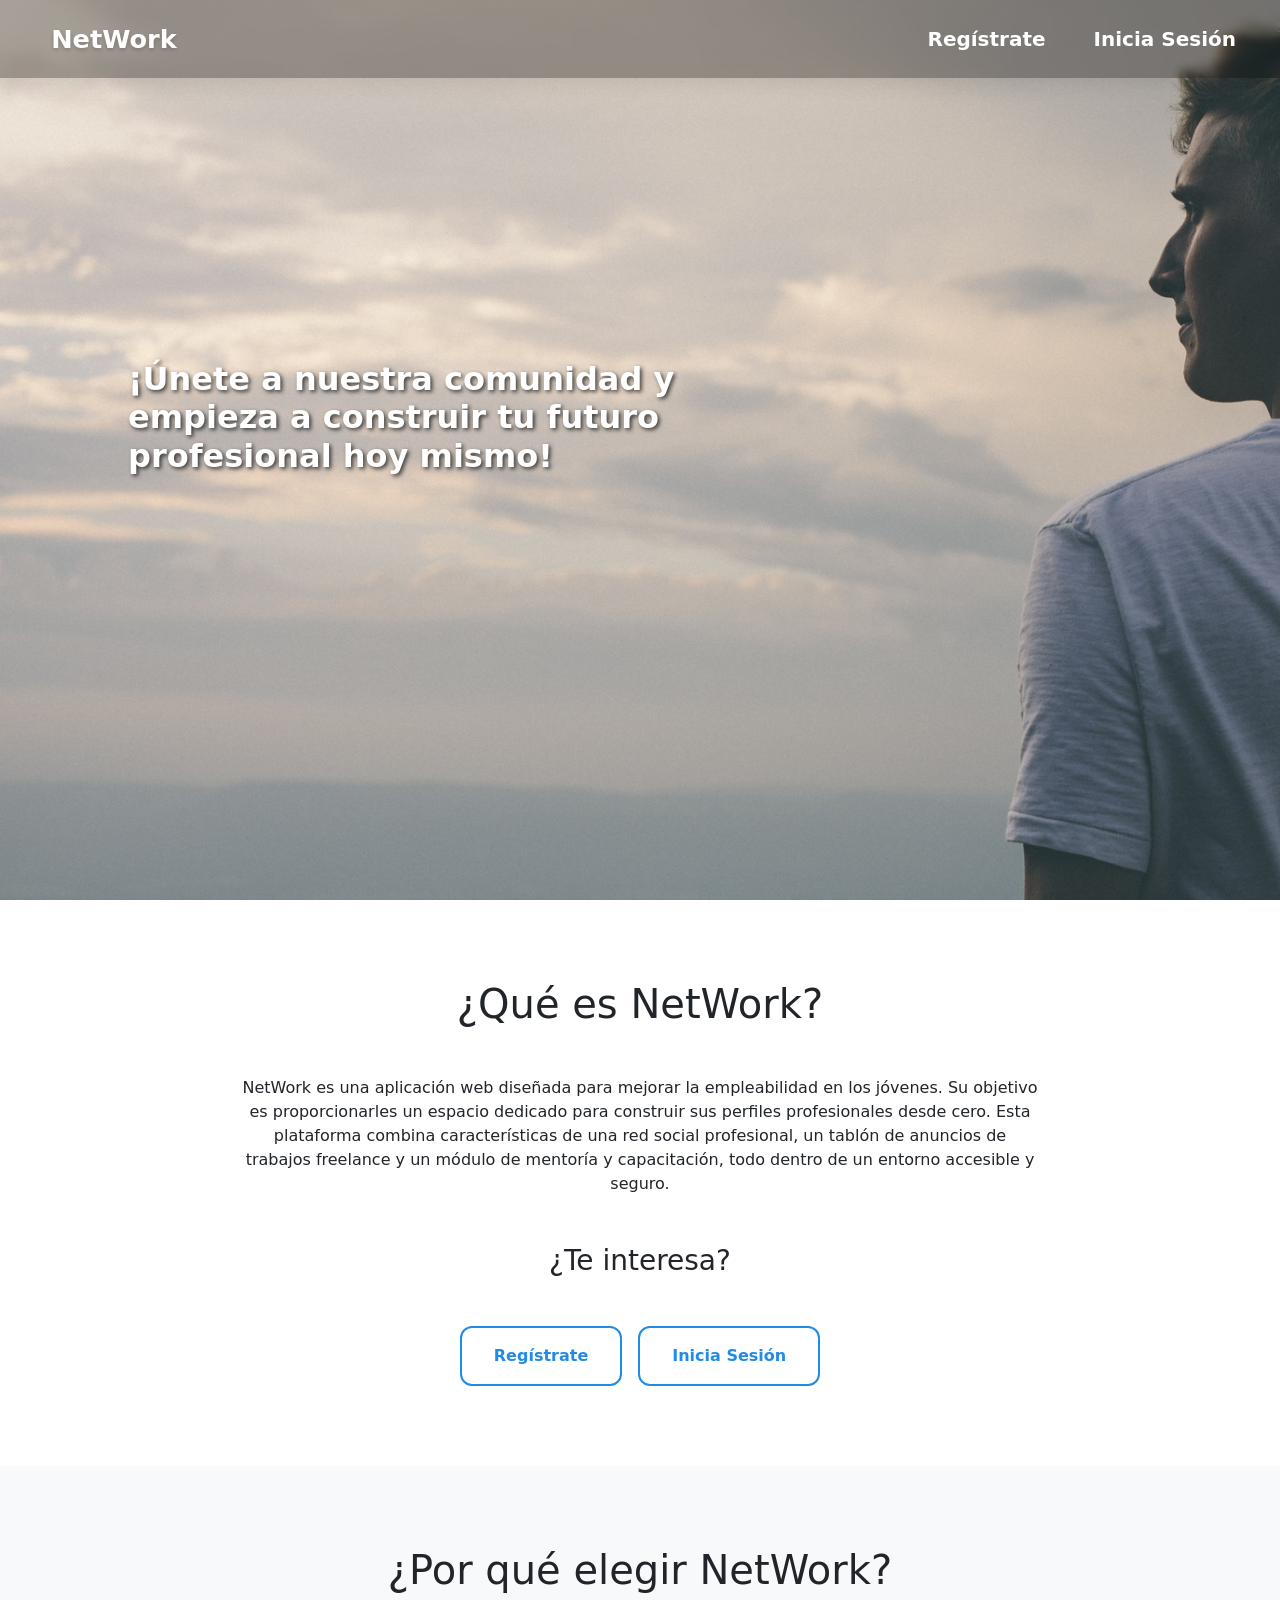
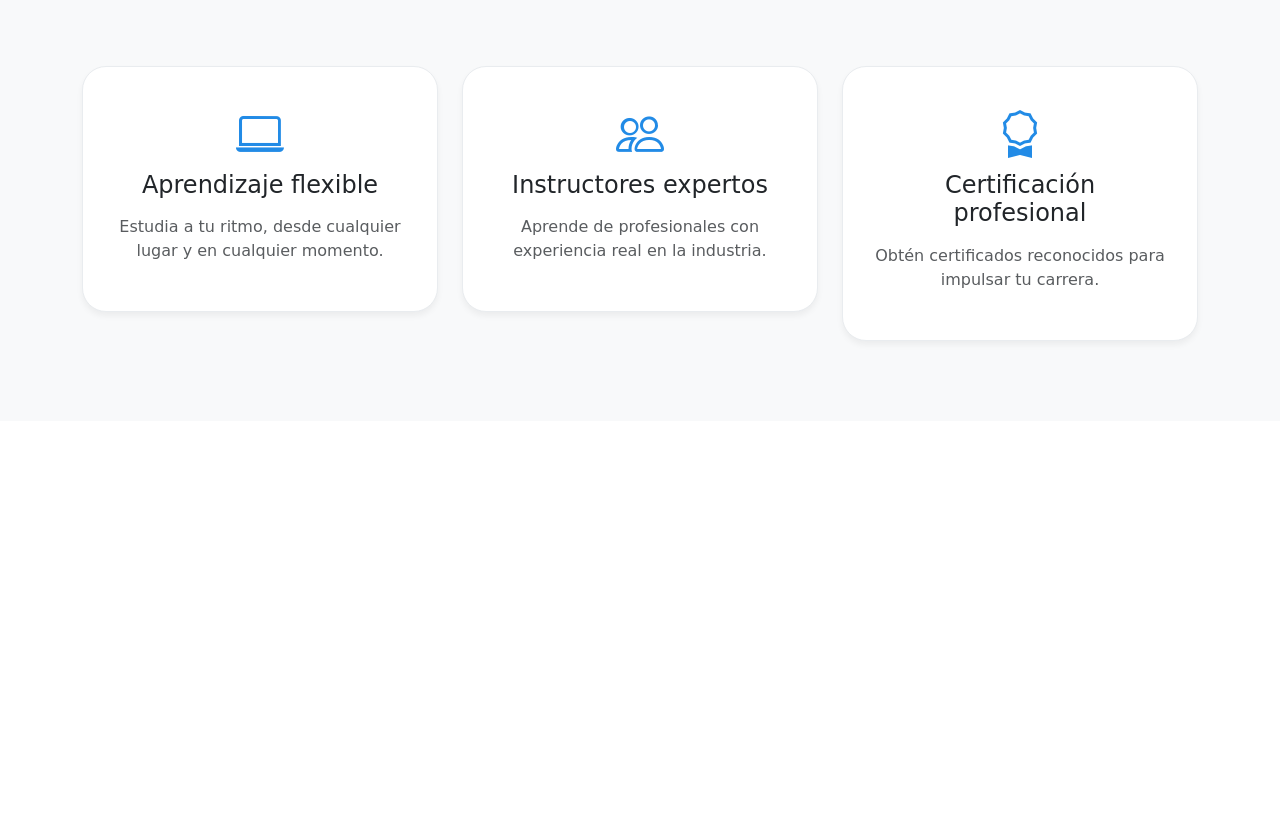
==== commit 9480a468: "Inicio" ====
--- a/inicio.html
+++ b/inicio.html
@@ -45,14 +45,14 @@
                     capacitación, todo dentro de un entorno accesible y seguro.</p>
                 <h3 class="mt-5">¿Te interesa?</h3>
                 <div class="d-flex gap-3 justify-content-center mt-5">
-                    <a class="learn-btn-outline" href="registro.html" role="button">Regístrate</a>
-                    <a class="learn-btn-outline" href="registro.html" role="button">Inicia Sesión</a>
+                    <a class="learn-btn-outline" href="registro.php" role="button">Regístrate</a>
+                    <a class="learn-btn-outline" href="inicioSesion.php" role="button">Inicia Sesión</a>
                 </div>
             </div>
         </section>
         <section class="index-benefits">
             <div class="container text-center">
-                <h1>¿Por qué elegir NetWork</h1>
+                <h1>¿Por qué elegir NetWork?</h1>
                 <div class="row g-4 mt-5">
                     <div class="col-md-4">
                         <div class="learn-benefit-card">
